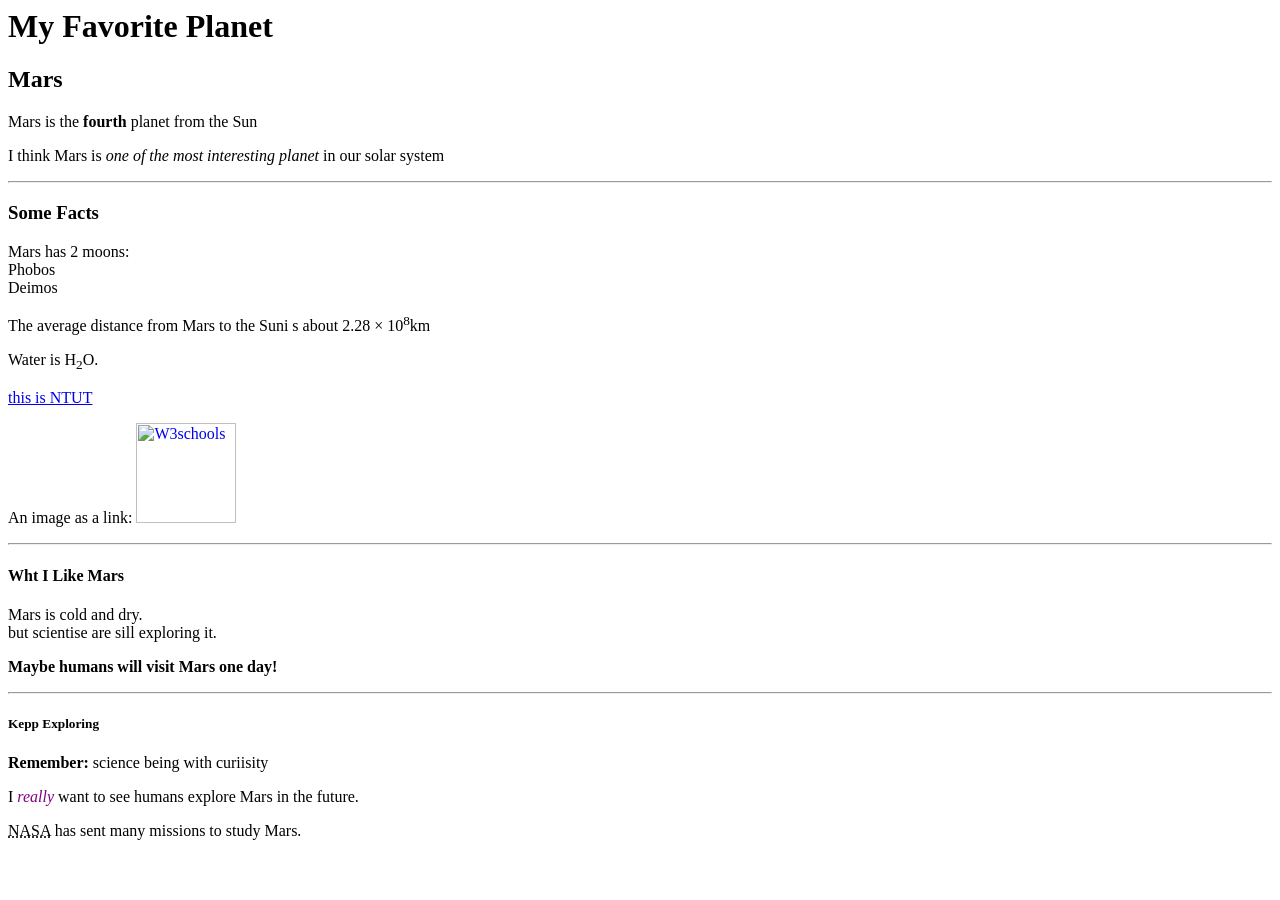
==== index.html @ e03f4b99 "新增圖片" ====
<html>
  <head>
    <meta charset="UTF-8">
    <title>My Favorite Planet</title>
  </head>
  <body>
    <h1>My Favorite Planet</h1>
    
    <h2>Mars</h2>
    
    <p>Mars is the <strong>fourth</strong> planet from the Sun</p>
    
    <p>
      I think Mars is <em>one of the most interesting planet</em> in our solar system
    </p>
    
    <hr>
    
    <h3> Some Facts</h3>

    <p>Mars has 2 moons:<br>
        Phobos<br>
        Deimos
    </p>


    <p>The average distance from Mars to the Suni s about 2.28 &times; 10<sup>8</sup>km</p>

    <p>Water is H<sub>2</sub>O.</p>
    <p><a href="https://www.ntut.edu.tw/">this is NTUT</a></p>
    <p>
    An image as a link: 
    <a href="https://www.w3schools.com/">
    <img alt="W3schools" src="logo_w3s.gif" width="100" height="100">
    </a>
    </p>
    <hr>

    <h4>Wht I Like Mars</h4>

    <p>Mars is cold and dry.<br>
        but scientise are sill exploring it.
    </p>

    <p><strong>Maybe humans will visit Mars one day!</strong></p>

    <hr>
    
    <h5>Kepp Exploring</h5>
    <p>
        <strong>Remember:</strong> science being with curiisity
    </p>

    <p>I <em style="color: purple">really</em> want to see humans explore Mars in the future.</p>

    <p>
        <abbr title="National Aeronautics and Space Administration">NASA</abbr> 
        has sent many missions to study Mars.
    </p>
  </body>
</html>
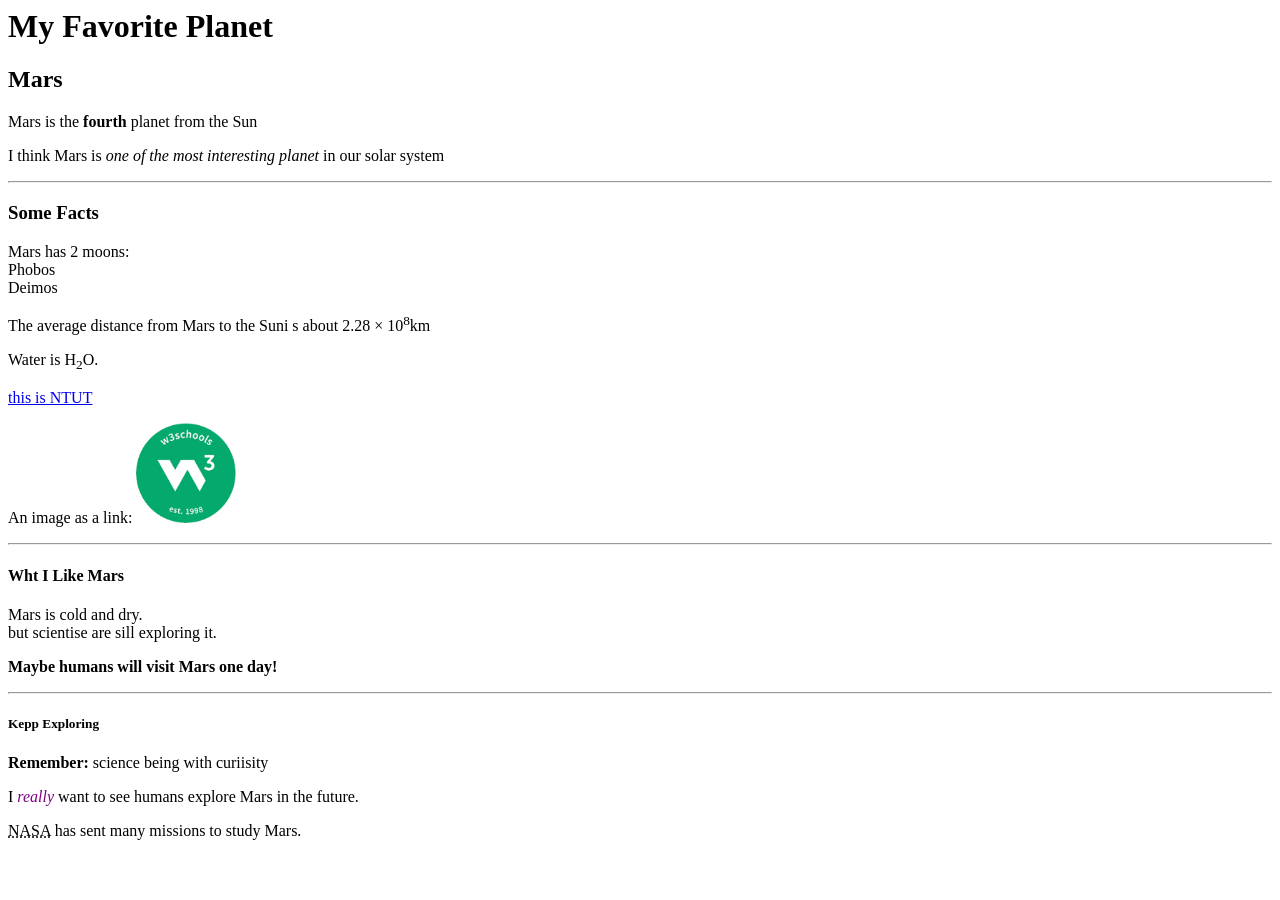
==== commit 1400c995: "cc" ====
--- a/index.html
+++ b/index.html
@@ -31,7 +31,7 @@
     <p>
     An image as a link: 
     <a href="https://www.w3schools.com/">
-    <img alt="W3schools" src="logo_w3s.gif" width="100" height="100">
+    <img alt="W3schools" src="images.png" width="100" height="100">
     </a>
     </p>
     <hr>
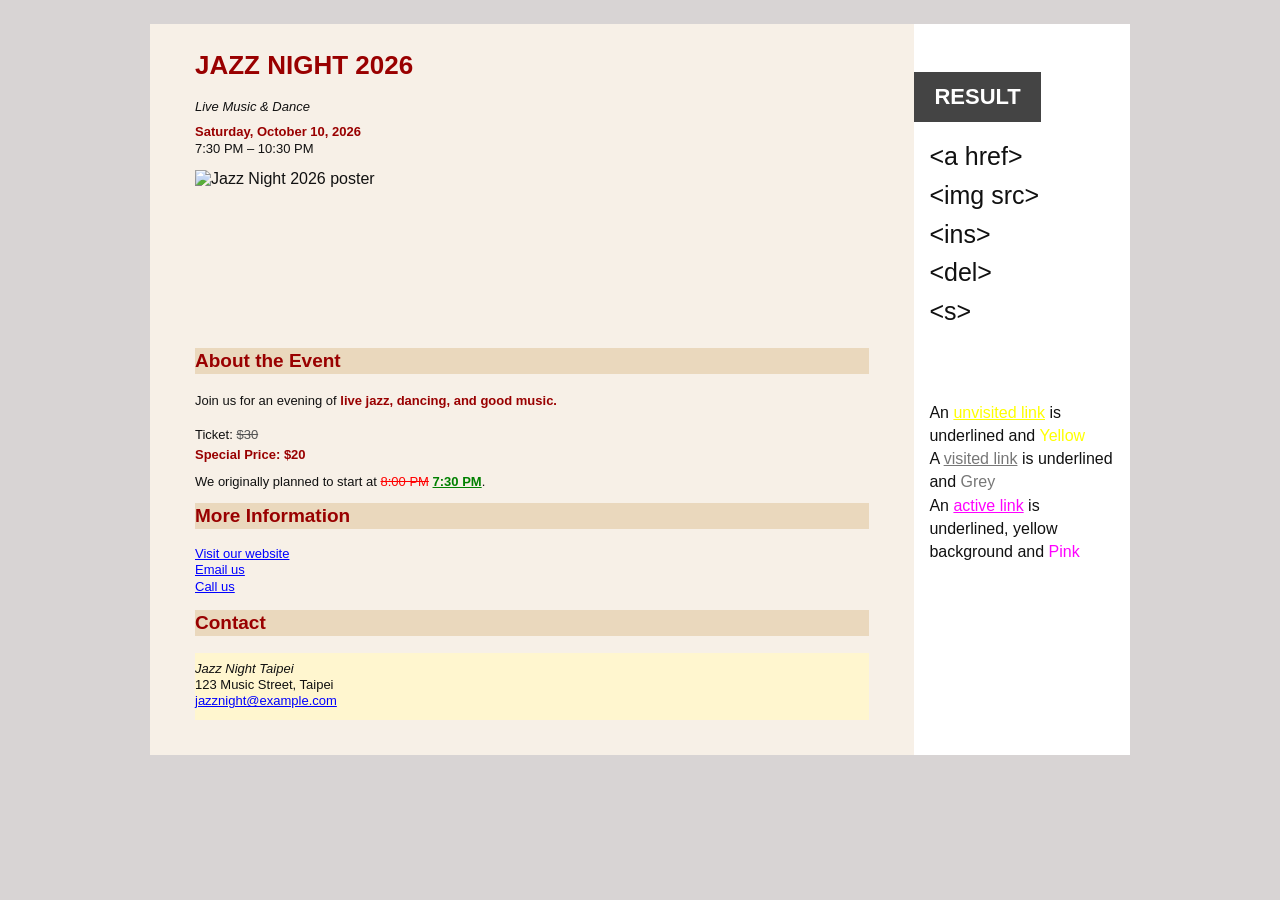
==== commit bbcecbe7: "cc" ====
--- a/index.html
+++ b/index.html
@@ -1,61 +1,410 @@
-<html>
-  <head>
+<!DOCTYPE html>
+<html lang="en">
+<head>
     <meta charset="UTF-8">
-    <title>My Favorite Planet</title>
-  </head>
-  <body>
-    <h1>My Favorite Planet</h1>
-    
-    <h2>Mars</h2>
-    
-    <p>Mars is the <strong>fourth</strong> planet from the Sun</p>
-    
-    <p>
-      I think Mars is <em>one of the most interesting planet</em> in our solar system
-    </p>
-    
-    <hr>
-    
-    <h3> Some Facts</h3>
-
-    <p>Mars has 2 moons:<br>
-        Phobos<br>
-        Deimos
-    </p>
-
-
-    <p>The average distance from Mars to the Suni s about 2.28 &times; 10<sup>8</sup>km</p>
-
-    <p>Water is H<sub>2</sub>O.</p>
-    <p><a href="https://www.ntut.edu.tw/">this is NTUT</a></p>
-    <p>
-    An image as a link: 
-    <a href="https://www.w3schools.com/">
-    <img alt="W3schools" src="images.png" width="100" height="100">
-    </a>
-    </p>
-    <hr>
-
-    <h4>Wht I Like Mars</h4>
-
-    <p>Mars is cold and dry.<br>
-        but scientise are sill exploring it.
-    </p>
-
-    <p><strong>Maybe humans will visit Mars one day!</strong></p>
-
-    <hr>
-    
-    <h5>Kepp Exploring</h5>
-    <p>
-        <strong>Remember:</strong> science being with curiisity
-    </p>
-
-    <p>I <em style="color: purple">really</em> want to see humans explore Mars in the future.</p>
-
-    <p>
-        <abbr title="National Aeronautics and Space Administration">NASA</abbr> 
-        has sent many missions to study Mars.
-    </p>
-  </body>
-</html>
+    <meta name="viewport" content="width=device-width, initial-scale=1.0">
+    <title>Jazz Night 2026</title>
+
+    <style>
+        * {
+            box-sizing: border-box;
+        }
+
+        body {
+            margin: 0;
+            padding: 24px 30px;
+            background-color: #d8d4d4;
+            font-family: Arial, Helvetica, sans-serif;
+            color: #111;
+        }
+
+        .page {
+            width: 100%;
+            max-width: 980px;
+            min-height: 720px;
+            margin: 0 auto;
+            background-color: white;
+            display: flex;
+        }
+
+        .content {
+            width: 78%;
+            padding: 26px 45px 35px 45px;
+            background-color: #f7f0e7;
+        }
+
+        .sidebar {
+            width: 22%;
+            background-color: white;
+            padding-top: 48px;
+            overflow: hidden;
+        }
+
+        /* Title */
+        .event-title {
+            margin: 0;
+            color: #990000;
+            font-size: 26px;
+            font-weight: bold;
+        }
+
+        .subtitle {
+            margin-top: 18px;
+            margin-bottom: 10px;
+            font-size: 13px;
+            font-style: italic;
+        }
+
+        .date {
+            margin: 0;
+            font-size: 13px;
+            font-weight: bold;
+            color: #990000;
+        }
+
+        .time {
+            margin: 2px 0 14px 0;
+            font-size: 13px;
+        }
+
+        /* Poster */
+        .poster {
+            width: 240px;
+            height: 160px;
+            margin-bottom: 18px;
+            display: block;
+            object-fit: cover;
+        }
+
+        /* Section */
+        .section-title {
+            margin: 0 0 17px 0;
+            padding: 2px 0;
+            color: #990000;
+            background-color: #ead8bd;
+            font-size: 19px;
+            font-weight: bold;
+        }
+
+        /* Description */
+        .description {
+            font-size: 13px;
+            line-height: 1.55;
+            margin: 0 0 14px 0;
+        }
+
+        .description strong {
+            color: #990000;
+        }
+
+        .ticket {
+            font-size: 13px;
+            line-height: 1.5;
+            margin-bottom: 10px;
+        }
+
+        .ticket del {
+            color: #555;
+        }
+
+        .special-price {
+            color: #990000;
+            font-weight: bold;
+        }
+
+        .change-time {
+            font-size: 13px;
+            margin: 0 0 14px 0;
+        }
+
+        .old-time {
+            color: red;
+        }
+
+        .new-time {
+            color: green;
+            font-weight: bold;
+            text-decoration: underline;
+        }
+
+        /* Links */
+        .info-links {
+            margin-bottom: 15px;
+        }
+
+        .info-links a {
+            display: block;
+            font-size: 13px;
+            line-height: 1.25;
+        }
+
+        a:link {
+            color: blue;
+            text-decoration: underline;
+        }
+
+        a:visited {
+            color: gray;
+        }
+
+        a:hover {
+            color: white;
+            background-color: #990000;
+            text-decoration: none;
+        }
+
+        a:active {
+            color: pink;
+            background-color: yellow;
+        }
+
+        /* Contact */
+        .contact {
+            background-color: #fff6cf;
+            padding: 8px 0 10px 0;
+            font-size: 13px;
+            line-height: 1.25;
+        }
+
+        .contact p {
+            margin: 0;
+        }
+
+        /* Sidebar */
+        .result-title {
+            display: inline-block;
+            margin: 0;
+            padding: 12px 20px;
+            background-color: #444;
+            color: white;
+            font-size: 22px;
+            font-weight: bold;
+        }
+
+        .sidebar-content {
+            padding: 15px;
+        }
+
+        .code-example {
+            font-size: 25px;
+            line-height: 1.55;
+            white-space: nowrap;
+        }
+
+        .link-description {
+            margin-top: 70px;
+            font-size: 16px;
+            line-height: 1.45;
+        }
+
+        .example-unvisited {
+            color: #ffff00;
+        }
+
+        .example-visited {
+            color: #777;
+        }
+
+        .example-active {
+            color: #ff00ff;
+        }
+
+        /* Responsive */
+        @media (max-width: 800px) {
+            body {
+                padding: 10px;
+            }
+
+            .page {
+                flex-direction: column;
+            }
+
+            .content,
+            .sidebar {
+                width: 100%;
+            }
+
+            .content {
+                padding: 25px;
+            }
+
+            .sidebar {
+                padding: 20px;
+            }
+
+            .code-example {
+                font-size: 20px;
+            }
+
+            .link-description {
+                margin-top: 20px;
+            }
+        }
+    </style>
+</head>
+
+<body>
+
+    <div class="page">
+
+        <!-- 左側主要內容 -->
+        <main class="content">
+
+            <h1 class="event-title">
+                JAZZ NIGHT 2026
+            </h1>
+
+            <div class="subtitle">
+                Live Music &amp; Dance
+            </div>
+
+            <div class="date">
+                Saturday, October 10, 2026
+            </div>
+
+            <div class="time">
+                7:30 PM – 10:30 PM
+            </div>
+
+            <!-- 活動圖片 -->
+            <img
+                class="poster"
+                src="https://www.google.com/url?esrc=s&q=&rct=j&sa=U&url=https://zh.pngtree.com/so/%25E8%25B6%2585%25E5%258F%25AF%25E6%2584%259B&ved=2ahUKEwi4z8TGqf-WAxW0j68BHeU5Fj8QqoUBegQIBRAB&usg=AOvVaw0X4NkcXyL3VJXY1Kzp0S2Q"
+                alt="Jazz Night 2026 poster"
+            >
+
+            <!-- About the Event -->
+            <h2 class="section-title">
+                About the Event
+            </h2>
+
+            <p class="description">
+                Join us for an evening of
+                <strong>live jazz, dancing, and good music.</strong>
+            </p>
+
+            <div class="ticket">
+                Ticket:
+                <del>$30</del>
+                <br>
+
+                <span class="special-price">
+                    Special Price: $20
+                </span>
+            </div>
+
+            <p class="change-time">
+                We originally planned to start at
+                <del class="old-time">8:00 PM</del>
+                <ins class="new-time">7:30 PM</ins>.
+            </p>
+
+            <!-- More Information -->
+            <h2 class="section-title">
+                More Information
+            </h2>
+
+            <div class="info-links">
+
+                <a href="https://example.com">
+                    Visit our website
+                </a>
+
+                <a href="mailto:jazznight@example.com">
+                    Email us
+                </a>
+
+                <a href="tel:+886212345678">
+                    Call us
+                </a>
+
+            </div>
+
+            <!-- Contact -->
+            <h2 class="section-title">
+                Contact
+            </h2>
+
+            <div class="contact">
+
+                <p>
+                    <em>Jazz Night Taipei</em>
+                </p>
+
+                <p>
+                    123 Music Street, Taipei
+                </p>
+
+                <p>
+                    <a href="mailto:jazznight@example.com">
+                        jazznight@example.com
+                    </a>
+                </p>
+
+            </div>
+
+        </main>
+
+
+        <!-- 右側 RESULT -->
+        <aside class="sidebar">
+
+            <div class="result-title">
+                RESULT
+            </div>
+
+            <div class="sidebar-content">
+
+                <div class="code-example">
+                    &lt;a href&gt;<br>
+                    &lt;img src&gt;<br>
+                    &lt;ins&gt;<br>
+                    &lt;del&gt;<br>
+                    &lt;s&gt;
+                </div>
+
+                <div class="link-description">
+
+                    <div>
+                        An
+                        <span class="example-unvisited">
+                            <u>unvisited link</u>
+                        </span>
+                        is underlined and
+                        <span class="example-unvisited">
+                            Yellow
+                        </span>
+                    </div>
+
+                    <div>
+                        A
+                        <span class="example-visited">
+                            <u>visited link</u>
+                        </span>
+                        is underlined and
+                        <span class="example-visited">
+                            Grey
+                        </span>
+                    </div>
+
+                    <div>
+                        An
+                        <span class="example-active">
+                            <u>active link</u>
+                        </span>
+                        is underlined, yellow background and
+                        <span class="example-active">
+                            Pink
+                        </span>
+                    </div>
+
+                </div>
+
+            </div>
+
+        </aside>
+
+    </div>
+
+</body>
+</html>
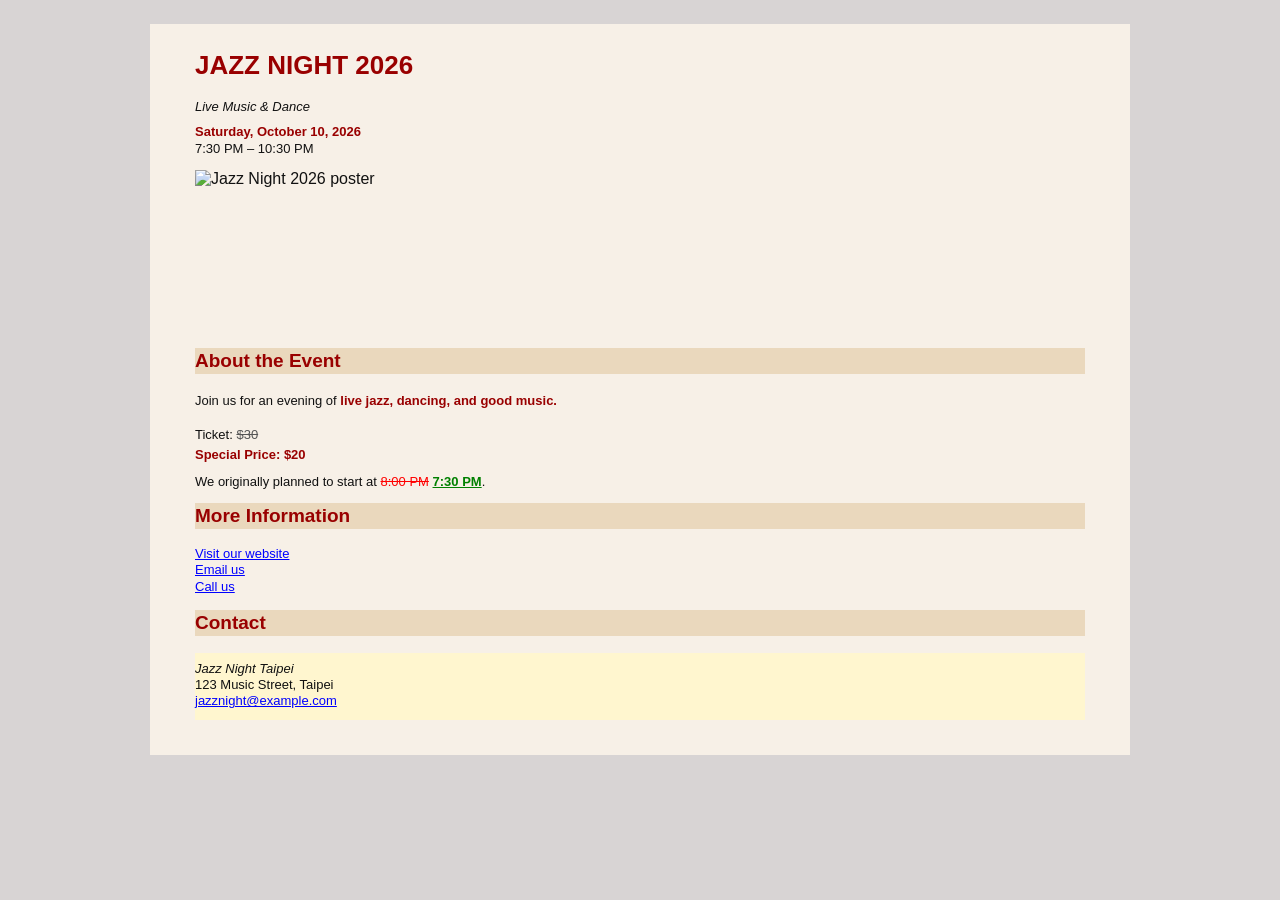
==== commit 998fe1d5: "Update index.html" ====
--- a/index.html
+++ b/index.html
@@ -23,24 +23,18 @@
             max-width: 980px;
             min-height: 720px;
             margin: 0 auto;
-            background-color: white;
-            display: flex;
+            background-color: #f7f0e7;
         }
 
         .content {
-            width: 78%;
+            width: 100%;
             padding: 26px 45px 35px 45px;
-            background-color: #f7f0e7;
-        }
-
-        .sidebar {
-            width: 22%;
-            background-color: white;
-            padding-top: 48px;
-            overflow: hidden;
-        }
-
-        /* Title */
+        }
+
+        /* =========================
+           Title
+        ========================= */
+
         .event-title {
             margin: 0;
             color: #990000;
@@ -67,7 +61,10 @@
             font-size: 13px;
         }
 
-        /* Poster */
+        /* =========================
+           Poster
+        ========================= */
+
         .poster {
             width: 240px;
             height: 160px;
@@ -76,7 +73,10 @@
             object-fit: cover;
         }
 
-        /* Section */
+        /* =========================
+           Section Title
+        ========================= */
+
         .section-title {
             margin: 0 0 17px 0;
             padding: 2px 0;
@@ -86,7 +86,10 @@
             font-weight: bold;
         }
 
-        /* Description */
+        /* =========================
+           Description
+        ========================= */
+
         .description {
             font-size: 13px;
             line-height: 1.55;
@@ -97,6 +100,10 @@
             color: #990000;
         }
 
+        /* =========================
+           Ticket
+        ========================= */
+
         .ticket {
             font-size: 13px;
             line-height: 1.5;
@@ -112,6 +119,10 @@
             font-weight: bold;
         }
 
+        /* =========================
+           Time Change
+        ========================= */
+
         .change-time {
             font-size: 13px;
             margin: 0 0 14px 0;
@@ -127,7 +138,10 @@
             text-decoration: underline;
         }
 
-        /* Links */
+        /* =========================
+           Information Links
+        ========================= */
+
         .info-links {
             margin-bottom: 15px;
         }
@@ -158,7 +172,10 @@
             background-color: yellow;
         }
 
-        /* Contact */
+        /* =========================
+           Contact
+        ========================= */
+
         .contact {
             background-color: #fff6cf;
             padding: 8px 0 10px 0;
@@ -170,74 +187,22 @@
             margin: 0;
         }
 
-        /* Sidebar */
-        .result-title {
-            display: inline-block;
-            margin: 0;
-            padding: 12px 20px;
-            background-color: #444;
-            color: white;
-            font-size: 22px;
-            font-weight: bold;
-        }
-
-        .sidebar-content {
-            padding: 15px;
-        }
-
-        .code-example {
-            font-size: 25px;
-            line-height: 1.55;
-            white-space: nowrap;
-        }
-
-        .link-description {
-            margin-top: 70px;
-            font-size: 16px;
-            line-height: 1.45;
-        }
-
-        .example-unvisited {
-            color: #ffff00;
-        }
-
-        .example-visited {
-            color: #777;
-        }
-
-        .example-active {
-            color: #ff00ff;
-        }
-
-        /* Responsive */
+        /* =========================
+           Responsive
+        ========================= */
+
         @media (max-width: 800px) {
             body {
                 padding: 10px;
             }
 
-            .page {
-                flex-direction: column;
-            }
-
-            .content,
-            .sidebar {
-                width: 100%;
-            }
-
             .content {
                 padding: 25px;
             }
 
-            .sidebar {
-                padding: 20px;
-            }
-
-            .code-example {
-                font-size: 20px;
-            }
-
-            .link-description {
-                margin-top: 20px;
+            .poster {
+                max-width: 100%;
+                height: auto;
             }
         }
     </style>
@@ -247,7 +212,6 @@
 
     <div class="page">
 
-        <!-- 左側主要內容 -->
         <main class="content">
 
             <h1 class="event-title">
@@ -266,12 +230,14 @@
                 7:30 PM – 10:30 PM
             </div>
 
-            <!-- 活動圖片 -->
+
+            <!-- Jazz Night 圖片 -->
             <img
                 class="poster"
-                src="https://www.google.com/url?esrc=s&q=&rct=j&sa=U&url=https://zh.pngtree.com/so/%25E8%25B6%2585%25E5%258F%25AF%25E6%2584%259B&ved=2ahUKEwi4z8TGqf-WAxW0j68BHeU5Fj8QqoUBegQIBRAB&usg=AOvVaw0X4NkcXyL3VJXY1Kzp0S2Q"
+                src="https://www.google.com/imgres?imgurl=https://png.pngtree.com/png-vector/20221222/ourmid/pngtree-super-cute-cartoon-vector-bear-png-image_6504049.png&imgrefurl=https://zh.pngtree.com/free-png-vectors/%25E5%258F%25AF%25E6%2584%259B%25E5%259C%2596%25E6%25A1%2588&h=360&w=360&tbnid=0jS7fnlhHHUNXM&q=%E5%9C%96%E7%89%87&tbnh=121&tbnw=121&usg=AI4_-kR_VdZtNRSYEzFfU54ppEJS-WzjPw&vet=1&docid=t8zp-cDSGtKFNM&sa=X&ved=2ahUKEwiKp8fAqv-WAxVwjq8BHcPYG5UQ9QF6BAgEEAQ"
                 alt="Jazz Night 2026 poster"
             >
+
 
             <!-- About the Event -->
             <h2 class="section-title">
@@ -299,6 +265,7 @@
                 <ins class="new-time">7:30 PM</ins>.
             </p>
 
+
             <!-- More Information -->
             <h2 class="section-title">
                 More Information
@@ -319,6 +286,7 @@
                 </a>
 
             </div>
+
 
             <!-- Contact -->
             <h2 class="section-title">
@@ -345,66 +313,7 @@
 
         </main>
 
-
-        <!-- 右側 RESULT -->
-        <aside class="sidebar">
-
-            <div class="result-title">
-                RESULT
-            </div>
-
-            <div class="sidebar-content">
-
-                <div class="code-example">
-                    &lt;a href&gt;<br>
-                    &lt;img src&gt;<br>
-                    &lt;ins&gt;<br>
-                    &lt;del&gt;<br>
-                    &lt;s&gt;
-                </div>
-
-                <div class="link-description">
-
-                    <div>
-                        An
-                        <span class="example-unvisited">
-                            <u>unvisited link</u>
-                        </span>
-                        is underlined and
-                        <span class="example-unvisited">
-                            Yellow
-                        </span>
-                    </div>
-
-                    <div>
-                        A
-                        <span class="example-visited">
-                            <u>visited link</u>
-                        </span>
-                        is underlined and
-                        <span class="example-visited">
-                            Grey
-                        </span>
-                    </div>
-
-                    <div>
-                        An
-                        <span class="example-active">
-                            <u>active link</u>
-                        </span>
-                        is underlined, yellow background and
-                        <span class="example-active">
-                            Pink
-                        </span>
-                    </div>
-
-                </div>
-
-            </div>
-
-        </aside>
-
     </div>
 
 </body>
-</html>+</html>
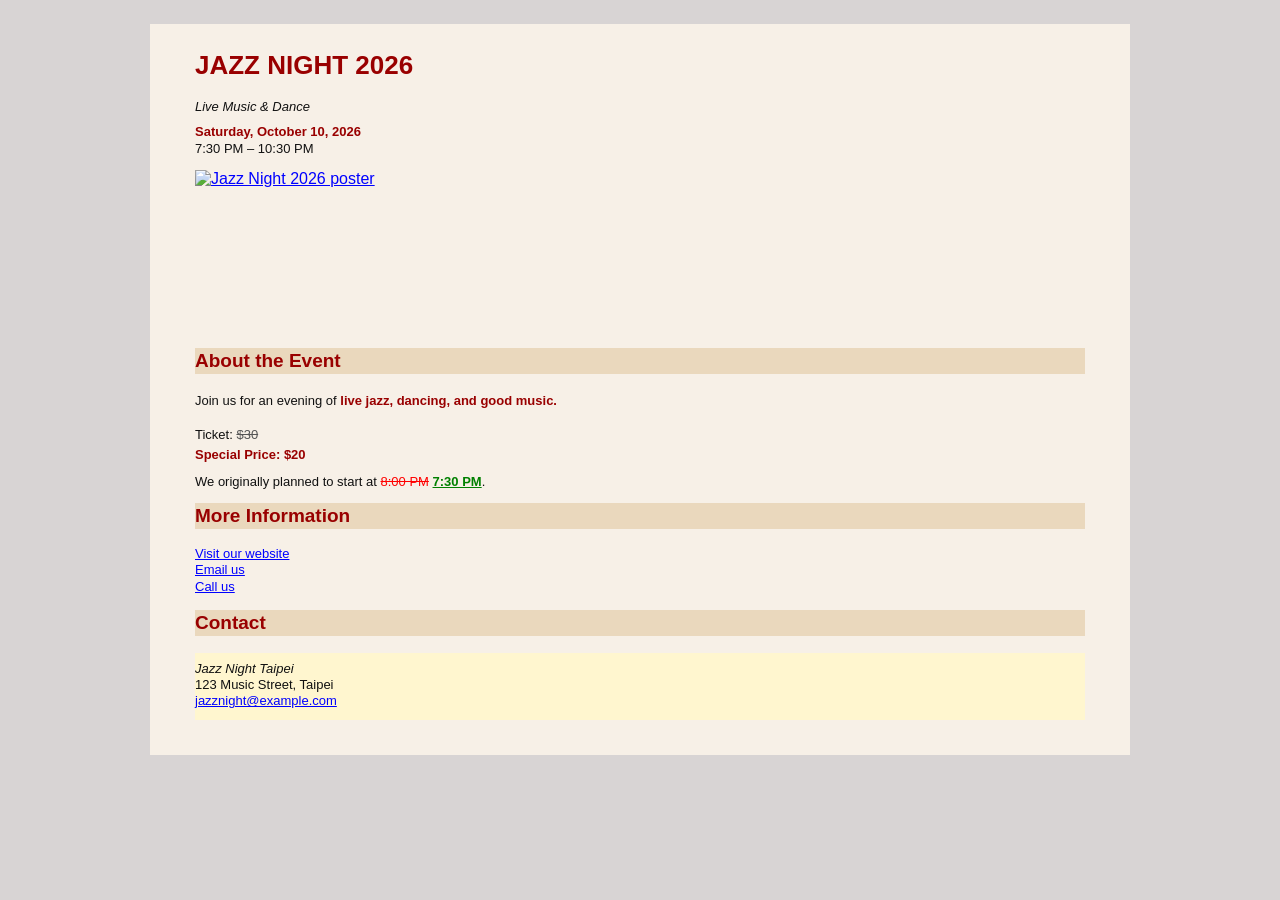
==== commit 525762bb: "Replace image with link to Jazz website" ====
--- a/index.html
+++ b/index.html
@@ -231,12 +231,17 @@
             </div>
 
 
-            <!-- Jazz Night 圖片 -->
-            <img
-                class="poster"
-                src="https://www.google.com/imgres?imgurl=https://png.pngtree.com/png-vector/20221222/ourmid/pngtree-super-cute-cartoon-vector-bear-png-image_6504049.png&imgrefurl=https://zh.pngtree.com/free-png-vectors/%25E5%258F%25AF%25E6%2584%259B%25E5%259C%2596%25E6%25A1%2588&h=360&w=360&tbnid=0jS7fnlhHHUNXM&q=%E5%9C%96%E7%89%87&tbnh=121&tbnw=121&usg=AI4_-kR_VdZtNRSYEzFfU54ppEJS-WzjPw&vet=1&docid=t8zp-cDSGtKFNM&sa=X&ved=2ahUKEwiKp8fAqv-WAxVwjq8BHcPYG5UQ9QF6BAgEEAQ"
-                alt="Jazz Night 2026 poster"
+            <!-- 點擊圖片後前往 Jazz 網站 -->
+            <a
+                href="https://www.si.edu/spotlight/african-american-music/jazz-blues"
+                target="_blank"
             >
+                <img
+                    class="poster"
+                    src="https://png.pngtree.com/png-vector/20221222/ourmid/pngtree-super-cute-cartoon-vector-bear-png-image_6504049.png"
+                    alt="Jazz Night 2026 poster"
+                >
+            </a>
 
 
             <!-- About the Event -->
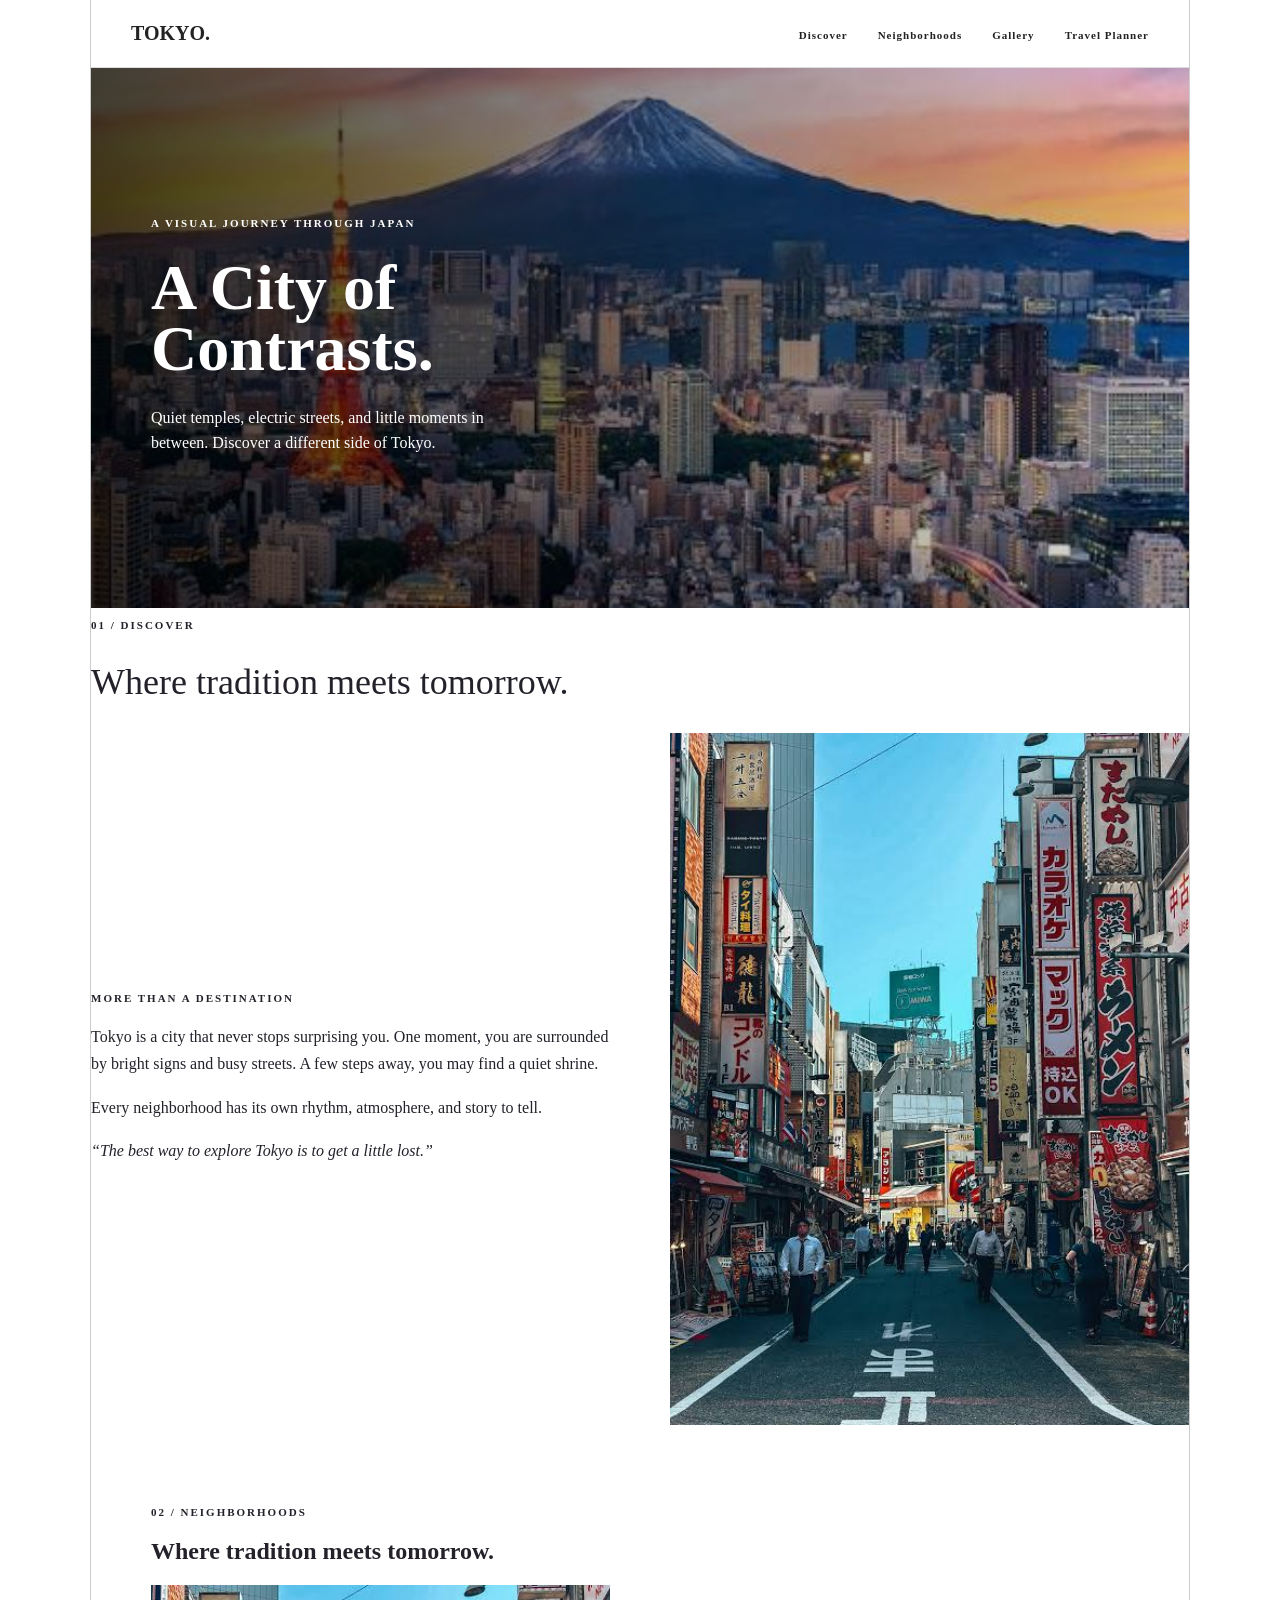
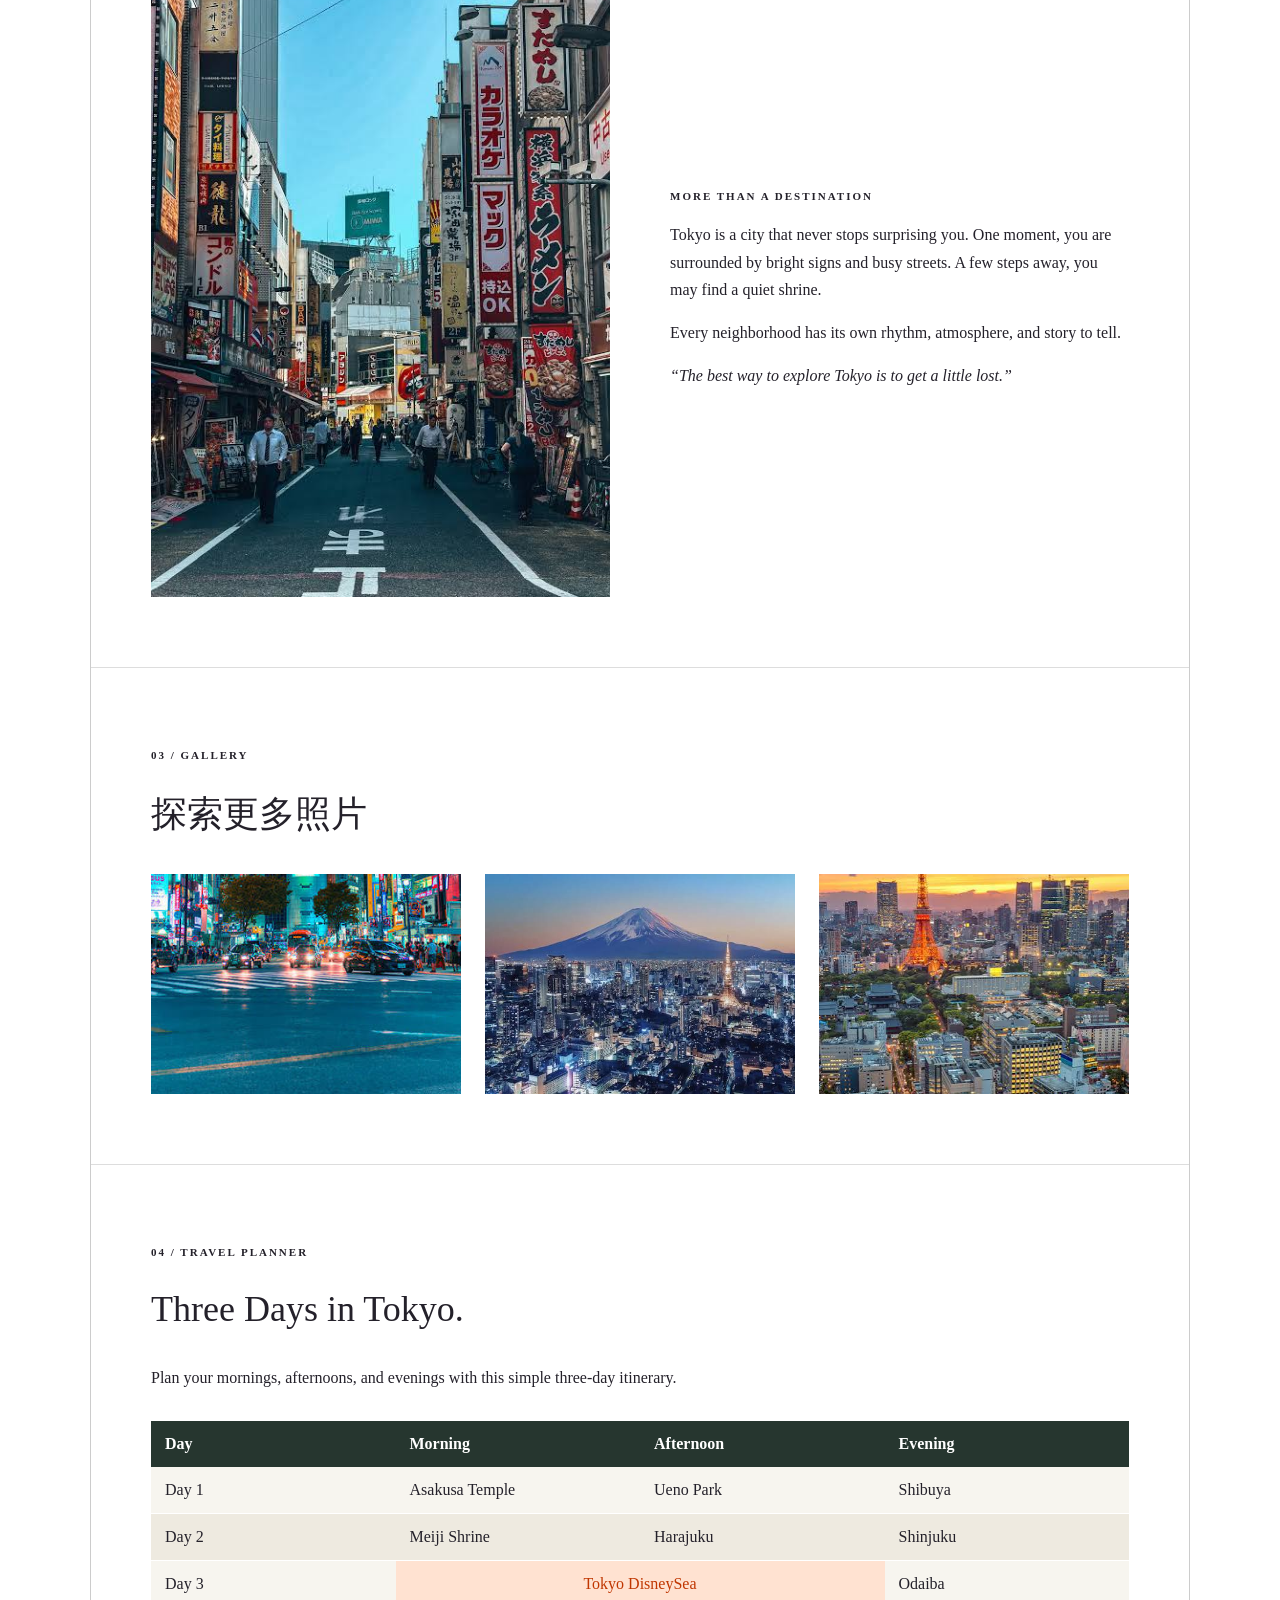
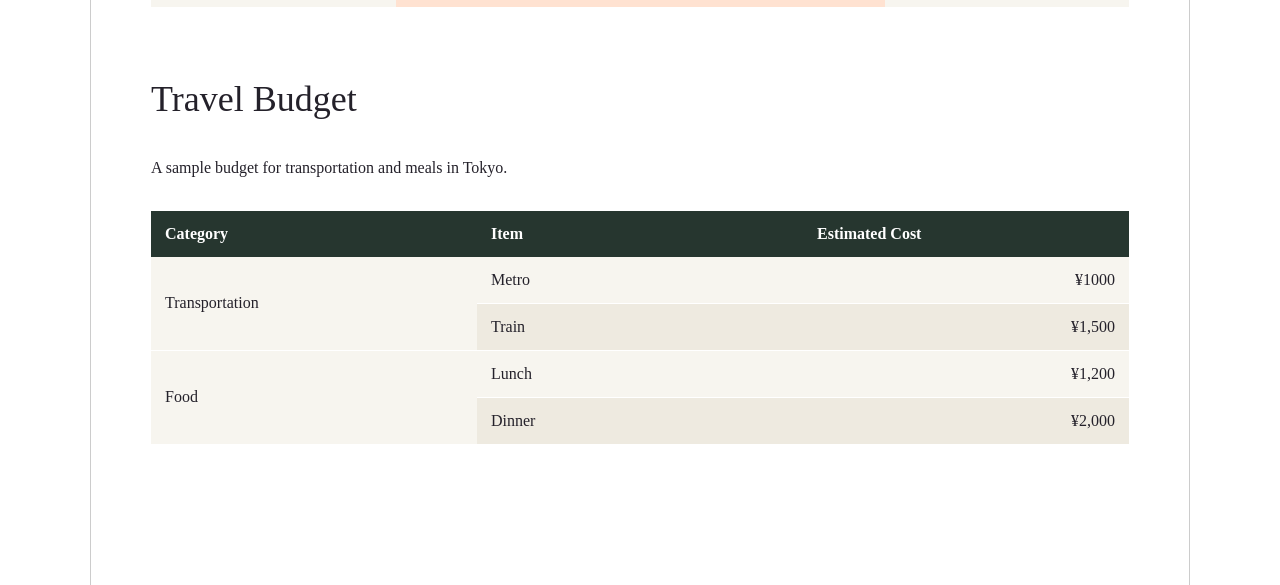
==== commit d07874b1: "更新travel plan" ====
--- a/index.html
+++ b/index.html
@@ -1,324 +1,210 @@
 <!DOCTYPE html>
-<html lang="en">
+<html lang="zh-Hant">
 <head>
-    <meta charset="UTF-8">
-    <meta name="viewport" content="width=device-width, initial-scale=1.0">
-    <title>Jazz Night 2026</title>
-
-    <style>
-        * {
-            box-sizing: border-box;
-        }
-
-        body {
-            margin: 0;
-            padding: 24px 30px;
-            background-color: #d8d4d4;
-            font-family: Arial, Helvetica, sans-serif;
-            color: #111;
-        }
-
-        .page {
-            width: 100%;
-            max-width: 980px;
-            min-height: 720px;
-            margin: 0 auto;
-            background-color: #f7f0e7;
-        }
-
-        .content {
-            width: 100%;
-            padding: 26px 45px 35px 45px;
-        }
-
-        /* =========================
-           Title
-        ========================= */
-
-        .event-title {
-            margin: 0;
-            color: #990000;
-            font-size: 26px;
-            font-weight: bold;
-        }
-
-        .subtitle {
-            margin-top: 18px;
-            margin-bottom: 10px;
-            font-size: 13px;
-            font-style: italic;
-        }
-
-        .date {
-            margin: 0;
-            font-size: 13px;
-            font-weight: bold;
-            color: #990000;
-        }
-
-        .time {
-            margin: 2px 0 14px 0;
-            font-size: 13px;
-        }
-
-        /* =========================
-           Poster
-        ========================= */
-
-        .poster {
-            width: 240px;
-            height: 160px;
-            margin-bottom: 18px;
-            display: block;
-            object-fit: cover;
-        }
-
-        /* =========================
-           Section Title
-        ========================= */
-
-        .section-title {
-            margin: 0 0 17px 0;
-            padding: 2px 0;
-            color: #990000;
-            background-color: #ead8bd;
-            font-size: 19px;
-            font-weight: bold;
-        }
-
-        /* =========================
-           Description
-        ========================= */
-
-        .description {
-            font-size: 13px;
-            line-height: 1.55;
-            margin: 0 0 14px 0;
-        }
-
-        .description strong {
-            color: #990000;
-        }
-
-        /* =========================
-           Ticket
-        ========================= */
-
-        .ticket {
-            font-size: 13px;
-            line-height: 1.5;
-            margin-bottom: 10px;
-        }
-
-        .ticket del {
-            color: #555;
-        }
-
-        .special-price {
-            color: #990000;
-            font-weight: bold;
-        }
-
-        /* =========================
-           Time Change
-        ========================= */
-
-        .change-time {
-            font-size: 13px;
-            margin: 0 0 14px 0;
-        }
-
-        .old-time {
-            color: red;
-        }
-
-        .new-time {
-            color: green;
-            font-weight: bold;
-            text-decoration: underline;
-        }
-
-        /* =========================
-           Information Links
-        ========================= */
-
-        .info-links {
-            margin-bottom: 15px;
-        }
-
-        .info-links a {
-            display: block;
-            font-size: 13px;
-            line-height: 1.25;
-        }
-
-        a:link {
-            color: blue;
-            text-decoration: underline;
-        }
-
-        a:visited {
-            color: gray;
-        }
-
-        a:hover {
-            color: white;
-            background-color: #990000;
-            text-decoration: none;
-        }
-
-        a:active {
-            color: pink;
-            background-color: yellow;
-        }
-
-        /* =========================
-           Contact
-        ========================= */
-
-        .contact {
-            background-color: #fff6cf;
-            padding: 8px 0 10px 0;
-            font-size: 13px;
-            line-height: 1.25;
-        }
-
-        .contact p {
-            margin: 0;
-        }
-
-        /* =========================
-           Responsive
-        ========================= */
-
-        @media (max-width: 800px) {
-            body {
-                padding: 10px;
-            }
-
-            .content {
-                padding: 25px;
-            }
-
-            .poster {
-                max-width: 100%;
-                height: auto;
-            }
-        }
-    </style>
+  <meta charset="UTF-8">
+  <title>Tokyo</title>
+  <link rel="stylesheet" href="style.css">
 </head>
 
-<body>
-
-    <div class="page">
-
-        <main class="content">
-
-            <h1 class="event-title">
-                JAZZ NIGHT 2026
-            </h1>
-
-            <div class="subtitle">
-                Live Music &amp; Dance
-            </div>
-
-            <div class="date">
-                Saturday, October 10, 2026
-            </div>
-
-            <div class="time">
-                7:30 PM – 10:30 PM
-            </div>
-
-
-            <!-- 點擊圖片後前往 Jazz 網站 -->
-            <a
-                href="https://www.si.edu/spotlight/african-american-music/jazz-blues"
-                target="_blank"
-            >
-                <img
-                    class="poster"
-                    src="https://png.pngtree.com/png-vector/20221222/ourmid/pngtree-super-cute-cartoon-vector-bear-png-image_6504049.png"
-                    alt="Jazz Night 2026 poster"
-                >
-            </a>
-
-
-            <!-- About the Event -->
-            <h2 class="section-title">
-                About the Event
-            </h2>
-
-            <p class="description">
-                Join us for an evening of
-                <strong>live jazz, dancing, and good music.</strong>
+<body id="top">
+    <div class="site">
+        <header class="topbar">
+            <div class="page">
+            <a class="brand" href="#top">TOKYO.</a>
+
+            <nav>
+                <ul class="nav">
+                <li><a href="#discover">Discover</a></li>
+                <li><a href="#neighborhoods">Neighborhoods</a></li>
+                <li><a href="#gallery">Gallery</a></li>
+                <li><a href="#planner">Travel Planner</a></li>
+                </ul>
+            </nav>
+            </div>
+        </header>
+
+        <main>
+            <section class="hero">
+            <div class="overlay"></div>
+
+            <div class="hero-content">
+                <p class="small-title">A VISUAL JOURNEY THROUGH JAPAN</p>
+                <h1>A City of<br>Contrasts.</h1>
+                <p>
+                Quiet temples, electric streets, and little moments in between.
+                Discover a different side of Tokyo.
+                </p>
+            </div>
+            </section>
+
+            <section class="discover" id="discover">
+                <p class="section-number">01 / DISCOVER</p>
+                <h2>Where tradition meets tomorrow.</h2>
+
+                <div class="discover-content">
+                    <div>
+                    <p class="small-title">MORE THAN A DESTINATION</p>
+                    <p>
+                        Tokyo is a city that never stops surprising you.
+                        One moment, you are surrounded by bright signs and busy streets.
+                        A few steps away, you may find a quiet shrine.
+                    </p>
+
+                    <p>
+                        Every neighborhood has its own rhythm, atmosphere, and story to tell.
+                    </p>
+
+                    <p class="quote">
+                        “The best way to explore Tokyo is to get a little lost.”
+                    </p>
+                    </div>
+
+                    <img src="street.jpg" alt="Tokyo street">
+                </div>
+            </section>
+            <section class="neighborhoods" id="neighborhoods">
+                <p class="section-number">02 / NEIGHBORHOODS</p>
+                <h2>Where tradition meets tomorrow.</h2>
+
+                <div class="discover-content">
+
+                    <!-- 圖片放左邊 -->
+                    <img src="street.jpg" alt="Tokyo street">
+
+                    <!-- 文字放右邊 -->
+                    <div>
+                    <p class="small-title">MORE THAN A DESTINATION</p>
+
+                    <p>
+                        Tokyo is a city that never stops surprising you.
+                        One moment, you are surrounded by bright signs and busy streets.
+                        A few steps away, you may find a quiet shrine.
+                    </p>
+
+                    <p>
+                        Every neighborhood has its own rhythm, atmosphere, and story to tell.
+                    </p>
+
+                    <p class="quote">
+                        “The best way to explore Tokyo is to get a little lost.”
+                    </p>
+                    </div>
+
+                </div>
+            </section>
+    <section class="gallery" id="gallery">
+        <p class="section-number">03 / GALLERY</p>
+        <h2>探索更多照片</h2>
+
+        <div class="gallery-grid">
+
+            <div class="gallery-card">
+            <img src="images (4).jpg" alt="Tokyo beach">
+            <div class="gallery-overlay">
+                <span>Quiet moments</span>
+            </div>
+            </div>
+
+            <div class="gallery-card">
+            <img src="images (5).jpg" alt="Travel photo">
+            <div class="gallery-overlay">
+                <span>New discoveries</span>
+            </div>
+            </div>
+
+            <div class="gallery-card">
+            <img src="images (6).jpg" alt="City photo">
+            <div class="gallery-overlay">
+                <span>City lights</span>
+            </div>
+            </div>
+
+            </div>
+        </section>
+        <section class="planner" id="planner">
+            <p class="section-number">04 / TRAVEL PLANNER</p>
+
+            <h2>Three Days in Tokyo.</h2>
+
+            <p>
+                Plan your mornings, afternoons, and evenings with this simple
+                three-day itinerary.
             </p>
 
-            <div class="ticket">
-                Ticket:
-                <del>$30</del>
-                <br>
-
-                <span class="special-price">
-                    Special Price: $20
-                </span>
-            </div>
-
-            <p class="change-time">
-                We originally planned to start at
-                <del class="old-time">8:00 PM</del>
-                <ins class="new-time">7:30 PM</ins>.
-            </p>
-
-
-            <!-- More Information -->
-            <h2 class="section-title">
-                More Information
-            </h2>
-
-            <div class="info-links">
-
-                <a href="https://example.com">
-                    Visit our website
-                </a>
-
-                <a href="mailto:jazznight@example.com">
-                    Email us
-                </a>
-
-                <a href="tel:+886212345678">
-                    Call us
-                </a>
-
-            </div>
-
-
-            <!-- Contact -->
-            <h2 class="section-title">
-                Contact
-            </h2>
-
-            <div class="contact">
-
-                <p>
-                    <em>Jazz Night Taipei</em>
-                </p>
-
-                <p>
-                    123 Music Street, Taipei
-                </p>
-
-                <p>
-                    <a href="mailto:jazznight@example.com">
-                        jazznight@example.com
-                    </a>
-                </p>
-
-            </div>
-
+            <table class="planner-table">
+                <thead>
+                <tr>
+                    <th>Day</th>
+                    <th>Morning</th>
+                    <th>Afternoon</th>
+                    <th>Evening</th>
+                </tr>
+                </thead>
+
+                <tbody>
+                <tr>
+                    <td>Day 1</td>
+                    <td>Asakusa Temple</td>
+                    <td>Ueno Park</td>
+                    <td>Shibuya</td>
+                </tr>
+
+                <tr>
+                    <td>Day 2</td>
+                    <td>Meiji Shrine</td>
+                    <td>Harajuku</td>
+                    <td>Shinjuku</td>
+                </tr>
+
+                <tr>
+                    <td>Day 3</td>
+                     <td colspan="2" class="merged-cell">
+    Tokyo DisneySea
+                </td>
+                    <td>Odaiba</td>
+                </tr>
+                </tbody>
+            </table>
+
+            <h2>Travel Budget</h2>
+
+            <p>A sample budget for transportation and meals in Tokyo.</p>
+
+            <table class="budget-table">
+                <thead>
+                <tr>
+                    <th>Category</th>
+                    <th>Item</th>
+                    <th>Estimated Cost</th>
+                </tr>
+                </thead>
+
+                <tbody>
+                <tr>
+                    <td rowspan="2">Transportation</td>
+                    <td>Metro</td>
+                    <td>¥1000</td>
+                </tr>
+
+                <tr>
+                    <td>Train</td>
+                    <td>¥1,500</td>
+                </tr>
+
+                <tr>
+                    <td rowspan="2">Food</td>
+                    <td>Lunch</td>
+                    <td>¥1,200</td>
+                </tr>
+
+                <tr>
+                    <td>Dinner</td>
+                    <td>¥2,000</td>
+                </tr>
+                </tbody>
+            </table>
+            </section>
         </main>
-
     </div>
-
 </body>
-</html>
+</html>
--- a/style.css
+++ b/style.css
@@ -0,0 +1,284 @@
+* {
+  box-sizing: border-box;
+}
+
+body {
+  margin: 0;
+  color: #24212a;
+
+}
+
+.site{
+  width: 100%;
+  max-width: 1100px;
+  min-height: 100vh;
+  margin: 0 auto;
+  background-color: white;
+  border-left: 1px solid #cccccc;
+  border-right: 1px solid #cccccc;
+}
+
+.topbar {
+  background-color: white;
+  border-bottom: 1px solid #ddd;
+}
+
+.page {
+  max-width: 1100px;
+  margin: auto;
+  padding: 22px 40px;
+
+  display: flex;
+  align-items: center;
+  justify-content: space-between;
+}
+
+.brand {
+  color: #222;
+  font-family: Georgia, serif;
+  font-size: 20px;
+  font-weight: bold;
+  text-decoration: none;
+}
+
+.nav {
+  display: flex;
+  gap: 30px;
+  margin: 0;
+  padding: 0;
+  list-style: none;
+}
+
+.nav a {
+  color: #222;
+  font-size: 11px;
+  font-weight: bold;
+  letter-spacing: 1px;
+  text-decoration: none;
+}
+
+.hero {
+  position: relative;
+  height: 540px;
+
+  background-image: url("tokyo.jpg");
+  background-size: cover;
+  background-position: center;
+
+  display: flex;
+  align-items: center;
+}
+
+.overlay {
+  position: absolute;
+  inset: 0;
+  background: linear-gradient(
+    to right,
+    rgba(0, 0, 0, 0.75),
+    rgba(0, 0, 0, 0.1)
+  );
+}
+
+.hero-content {
+  position: relative;
+  z-index: 1;
+  max-width: 560px;
+  padding: 60px;
+  color: white;
+}
+
+.small-title {
+  font-size: 11px;
+  font-weight: bold;
+  letter-spacing: 2px;
+}
+
+.hero-content h1 {
+  margin: 25px 0;
+  font-family: Georgia, serif;
+  font-size: 64px;
+  line-height: 0.95;
+}
+
+.hero-content p {
+  max-width: 380px;
+  line-height: 1.6;
+}
+
+.discover-content {
+  display: grid;
+  grid-template-columns: 1fr 1fr;
+  gap: 60px;
+  align-items: center;
+}
+
+.discover-content img {
+  width: 100%;
+  display: block;
+}
+
+.neighborhoods {
+  max-width: 1100px;
+  margin: auto;
+  padding: 70px 60px;
+}
+
+.section-number {
+  font-size: 11px;
+  font-weight: bold;
+  letter-spacing: 2px;
+}
+
+.discover h2 {
+  font-family: Georgia, serif;
+  font-size: 36px;
+  font-weight: normal;
+}
+
+.discover-content {
+  display: grid;
+  grid-template-columns: 1fr 1fr;
+  gap: 60px;
+  align-items: center;
+}
+
+.discover-content p {
+  line-height: 1.7;
+}
+
+.discover-content img {
+  width: 100%;
+  display: block;
+}
+
+.quote {
+  font-family: Georgia, serif;
+  font-style: italic;
+}
+.gallery {
+  padding: 70px 60px;
+  border-top: 1px solid #dddddd;
+}
+
+.gallery h2 {
+  margin-bottom: 35px;
+  font-family: Georgia, serif;
+  font-size: 36px;
+  font-weight: normal;
+}
+
+.gallery-grid {
+  display: grid;
+  grid-template-columns: repeat(3, 1fr);
+  gap: 24px;
+}
+
+.gallery-card {
+  position: relative;
+  height: 220px;
+  overflow: hidden;
+}
+
+.gallery-card img {
+  display: block;
+  width: 100%;
+  height: 100%;
+  object-fit: cover;
+}
+
+.gallery-overlay {
+  position: absolute;
+  inset: 0;
+
+  display: flex;
+  align-items: center;
+  justify-content: center;
+
+  background-color: rgba(0, 0, 0, 0.6);
+  opacity: 0;
+  transition: opacity 0.5s ease;
+}
+
+.gallery-card:hover .gallery-overlay {
+  opacity: 1;
+}
+
+.gallery-overlay span {
+  color: white;
+  font-size: 20px;
+}
+
+@media (max-width: 700px) {
+  .gallery {
+    padding: 50px 25px;
+  }
+
+  .gallery-grid {
+    grid-template-columns: 1fr;
+  }
+}
+.planner {
+  padding: 70px 60px;
+  border-top: 1px solid #dddddd;
+}
+.planner h2 {
+  margin-bottom: 35px;
+  font-family: Georgia, serif;
+  font-size: 36px;
+  font-weight: normal;
+}
+.planner > p:not(.section-number) {
+  line-height: 1.6;
+}
+.planner-table,
+.budget-table {
+  width: 100%;
+  margin: 30px 0 70px;
+  border-collapse: collapse;
+  table-layout: fixed;
+  background-color: #f7f5ef;
+}
+.planner-table th,
+.budget-table th {
+  padding: 14px;
+  color: white;
+  text-align: left;
+  background-color: #26362f;
+}
+
+.planner-table td,
+.budget-table td {
+  padding: 14px;
+  border-bottom: 1px solid white;
+}
+
+.planner-table tr:nth-child(even) td,
+.budget-table tr:nth-child(even) td {
+  background-color: #eeeae0;
+}
+
+.budget-table td:last-child {
+  text-align: right;
+}
+.merged-cell{
+  background-color: #ffe2d1;
+  color:rgb(192, 54, 0);
+  text-align: center;
+}
+@media (max-width: 700px) {
+  .planner {
+    padding: 50px 25px;
+  }
+
+  .planner-table,
+  .budget-table {
+    font-size: 13px;
+  }
+
+  .planner-table th,
+  .planner-table td,
+  .budget-table th,
+  .budget-table td {
+    padding: 8px;
+  }
+}
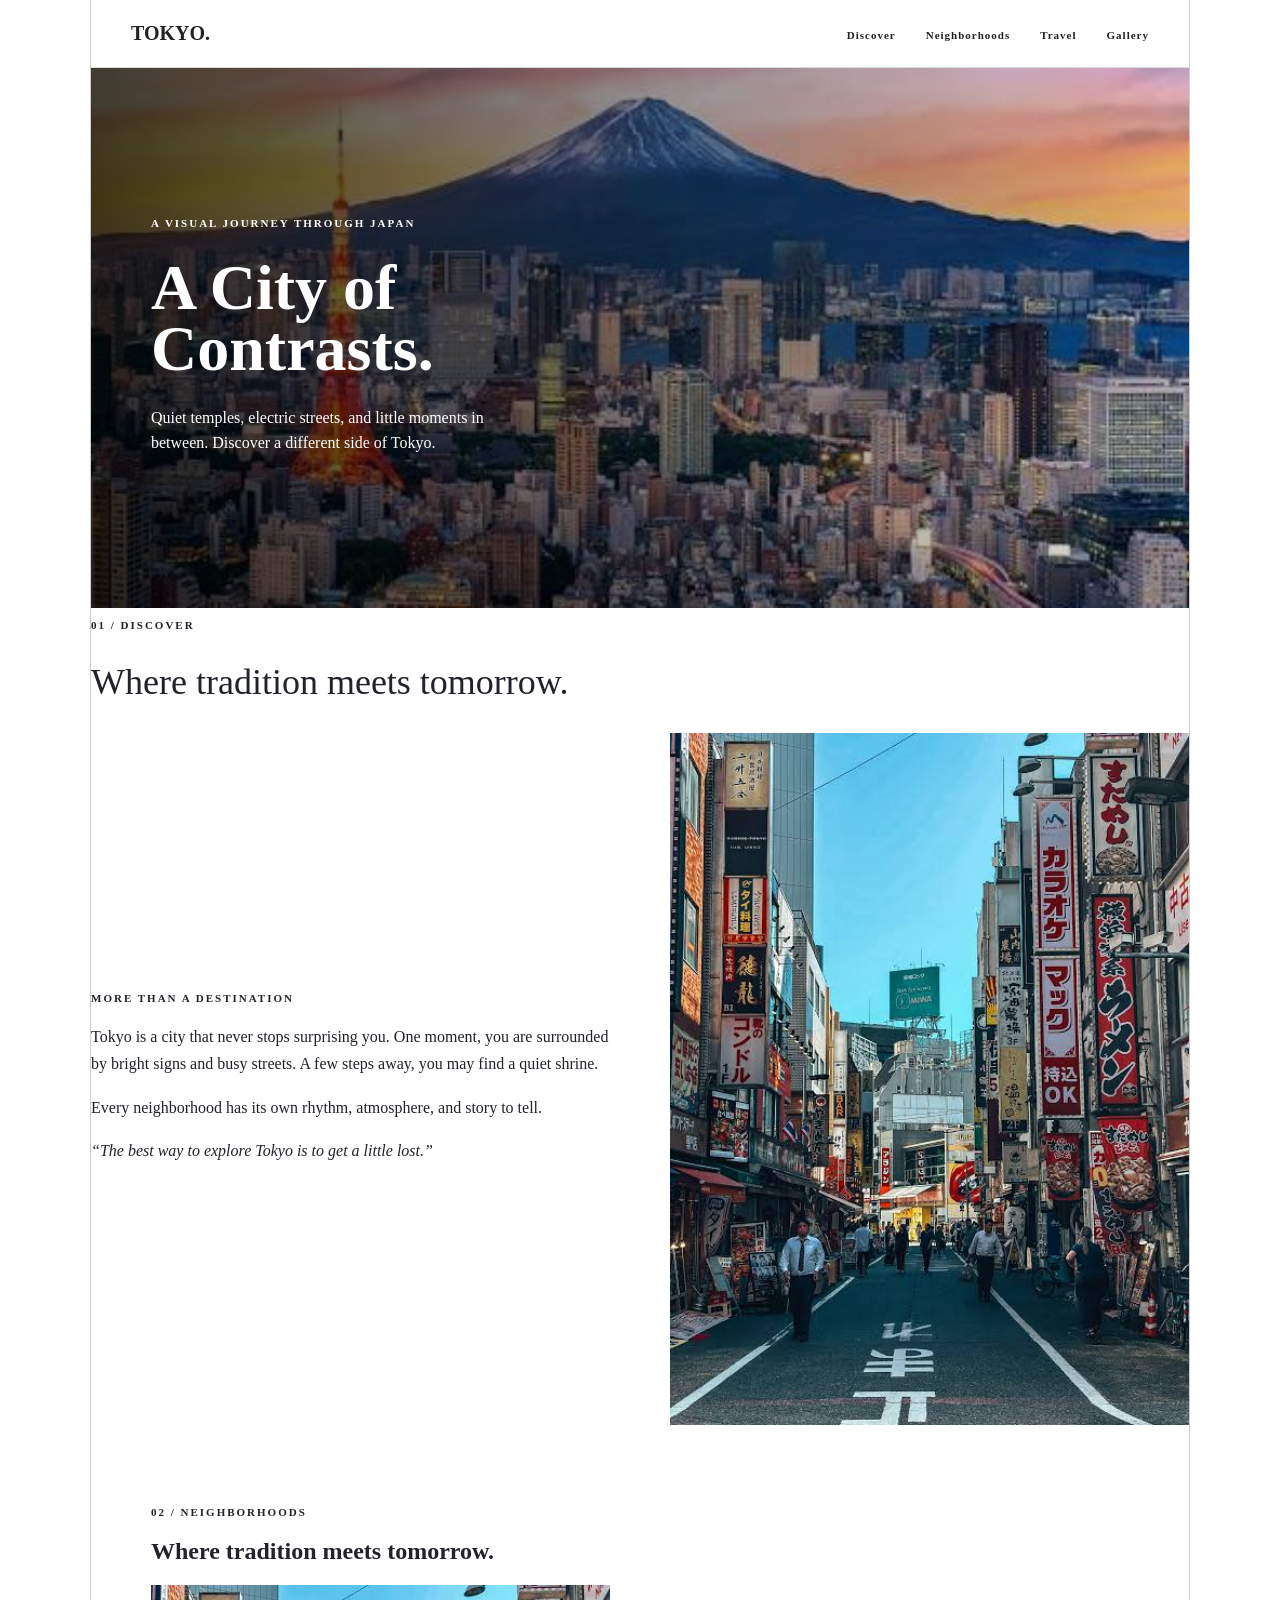
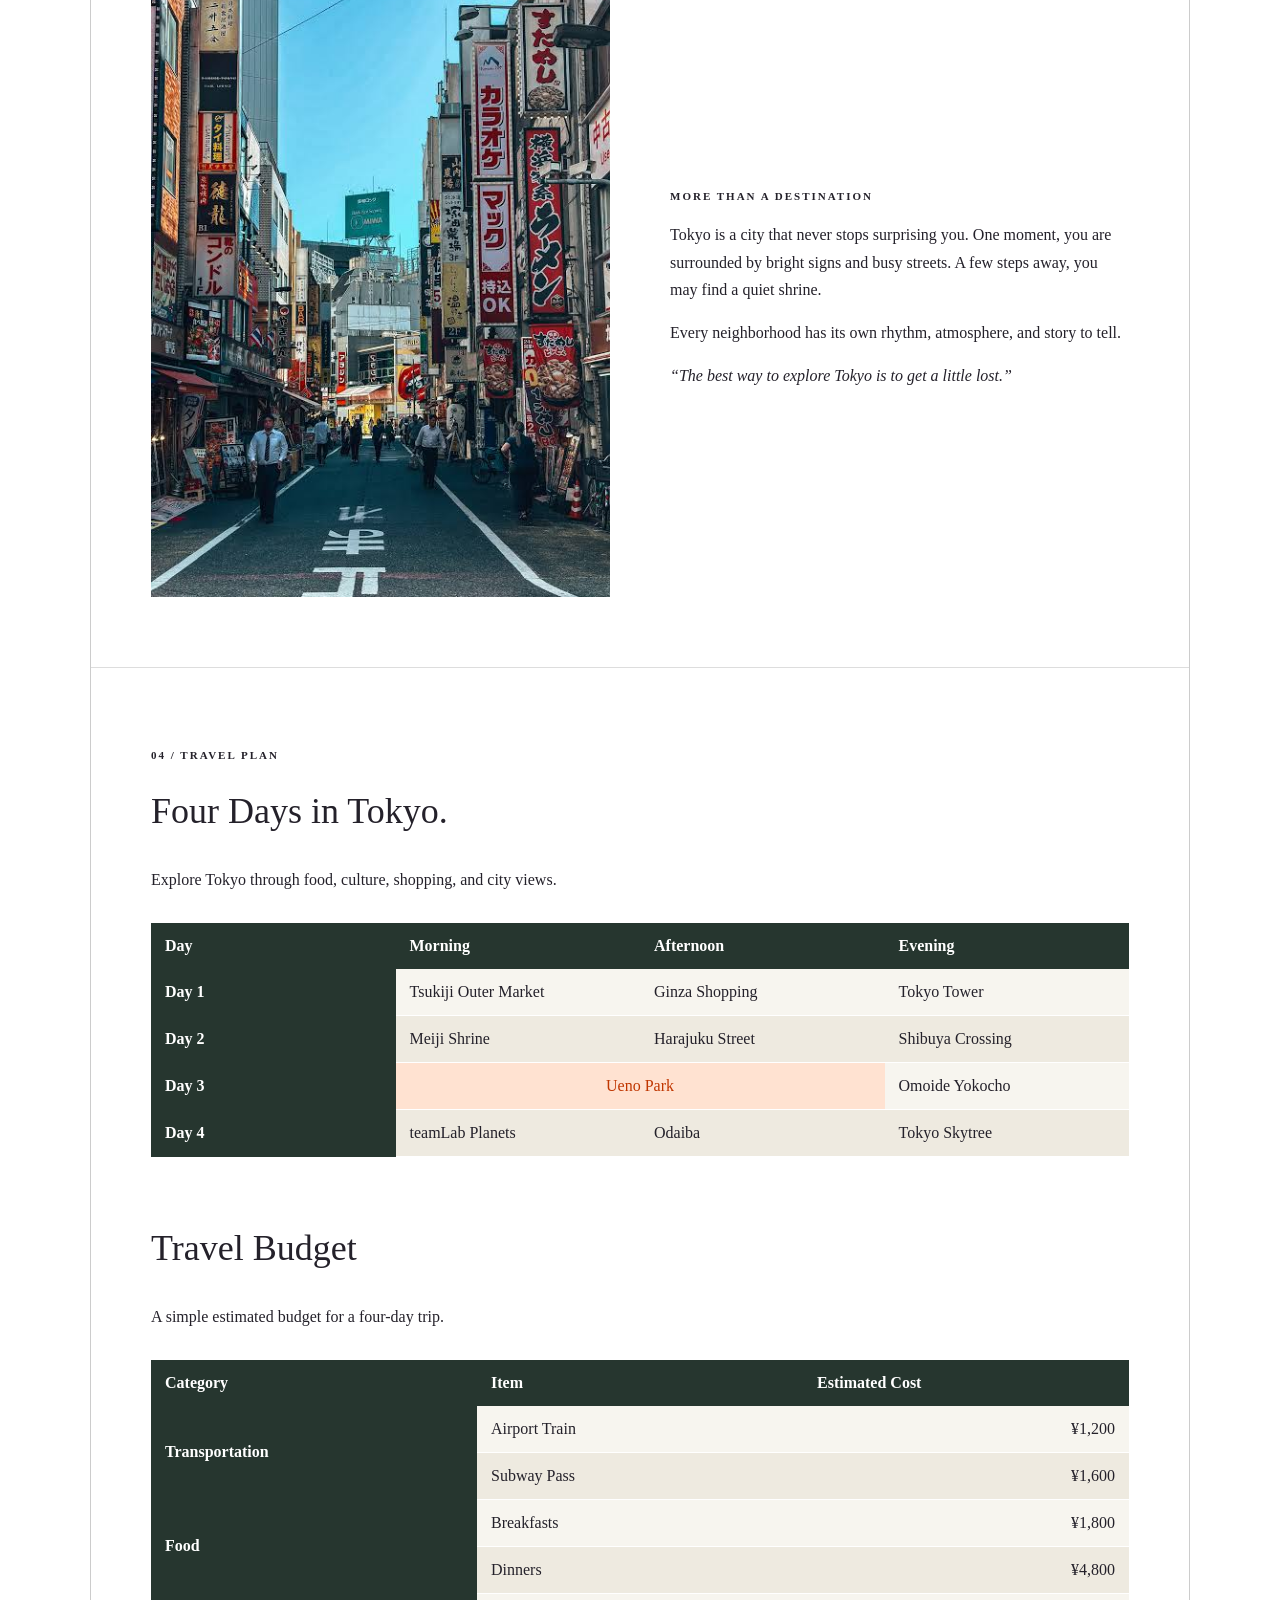
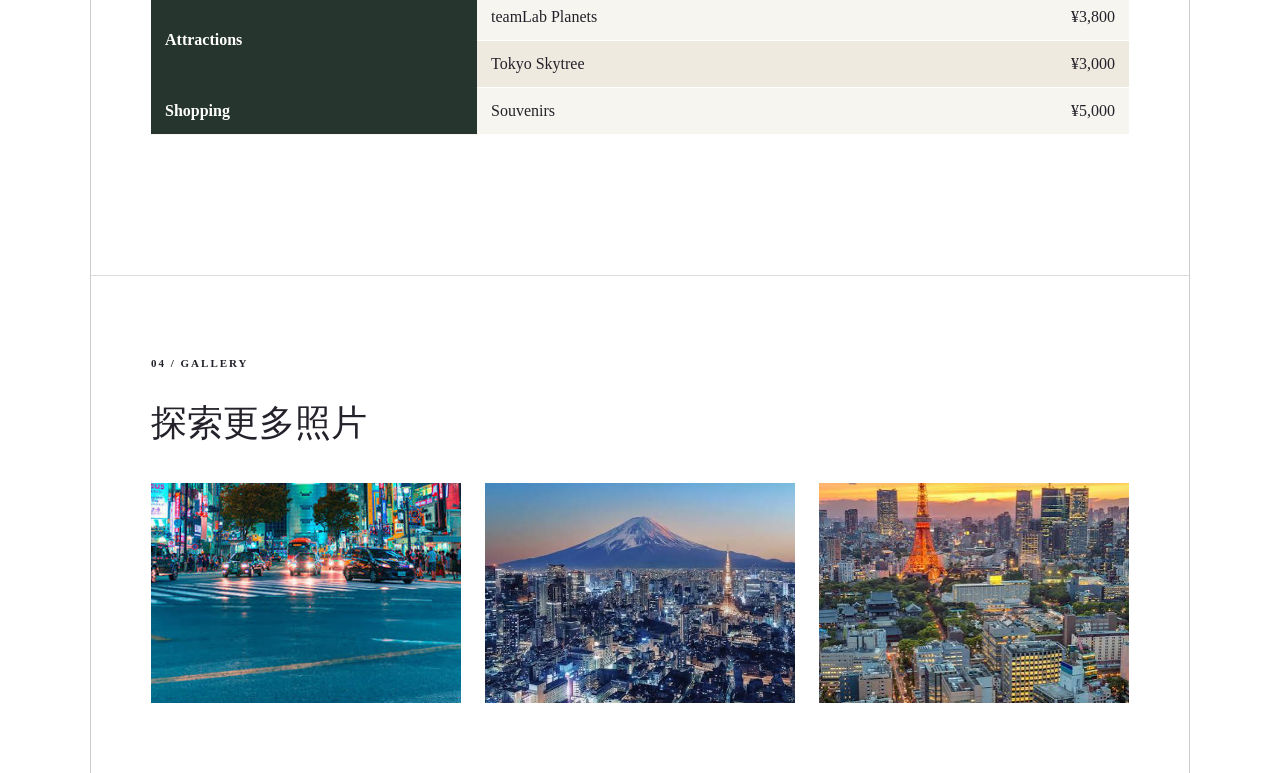
==== commit 19b8b87f: "update" ====
--- a/index.html
+++ b/index.html
@@ -16,8 +16,8 @@
                 <ul class="nav">
                 <li><a href="#discover">Discover</a></li>
                 <li><a href="#neighborhoods">Neighborhoods</a></li>
+                <li><a href="#planner">Travel</a></li>
                 <li><a href="#gallery">Gallery</a></li>
-                <li><a href="#planner">Travel Planner</a></li>
                 </ul>
             </nav>
             </div>
@@ -92,118 +92,134 @@
 
                 </div>
             </section>
-    <section class="gallery" id="gallery">
-        <p class="section-number">03 / GALLERY</p>
-        <h2>探索更多照片</h2>
-
-        <div class="gallery-grid">
-
-            <div class="gallery-card">
-            <img src="images (4).jpg" alt="Tokyo beach">
-            <div class="gallery-overlay">
-                <span>Quiet moments</span>
-            </div>
-            </div>
-
-            <div class="gallery-card">
-            <img src="images (5).jpg" alt="Travel photo">
-            <div class="gallery-overlay">
-                <span>New discoveries</span>
-            </div>
-            </div>
-
-            <div class="gallery-card">
-            <img src="images (6).jpg" alt="City photo">
-            <div class="gallery-overlay">
-                <span>City lights</span>
-            </div>
-            </div>
-
-            </div>
-        </section>
-        <section class="planner" id="planner">
-            <p class="section-number">04 / TRAVEL PLANNER</p>
-
-            <h2>Three Days in Tokyo.</h2>
-
-            <p>
-                Plan your mornings, afternoons, and evenings with this simple
-                three-day itinerary.
-            </p>
-
-            <table class="planner-table">
-                <thead>
-                <tr>
-                    <th>Day</th>
-                    <th>Morning</th>
-                    <th>Afternoon</th>
-                    <th>Evening</th>
-                </tr>
-                </thead>
-
-                <tbody>
-                <tr>
-                    <td>Day 1</td>
-                    <td>Asakusa Temple</td>
-                    <td>Ueno Park</td>
-                    <td>Shibuya</td>
-                </tr>
-
-                <tr>
-                    <td>Day 2</td>
-                    <td>Meiji Shrine</td>
-                    <td>Harajuku</td>
-                    <td>Shinjuku</td>
-                </tr>
-
-                <tr>
-                    <td>Day 3</td>
-                     <td colspan="2" class="merged-cell">
-    Tokyo DisneySea
-                </td>
-                    <td>Odaiba</td>
-                </tr>
-                </tbody>
-            </table>
-
-            <h2>Travel Budget</h2>
-
-            <p>A sample budget for transportation and meals in Tokyo.</p>
-
-            <table class="budget-table">
-                <thead>
-                <tr>
-                    <th>Category</th>
-                    <th>Item</th>
-                    <th>Estimated Cost</th>
-                </tr>
-                </thead>
-
-                <tbody>
-                <tr>
-                    <td rowspan="2">Transportation</td>
-                    <td>Metro</td>
-                    <td>¥1000</td>
-                </tr>
-
-                <tr>
-                    <td>Train</td>
-                    <td>¥1,500</td>
-                </tr>
-
-                <tr>
-                    <td rowspan="2">Food</td>
-                    <td>Lunch</td>
-                    <td>¥1,200</td>
-                </tr>
-
-                <tr>
-                    <td>Dinner</td>
-                    <td>¥2,000</td>
-                </tr>
-                </tbody>
-            </table>
-            </section>
+            <section class="planner" id="planner">
+                <p class="section-number">04 / TRAVEL PLAN</p>
+                <h2>Four Days in Tokyo.</h2>
+                <p>Explore Tokyo through food, culture, shopping, and city views.</p>
+
+                <table class="planner-table">
+                    <thead>
+                    <tr>
+                        <th>Day</th>
+                        <th>Morning</th>
+                        <th>Afternoon</th>
+                        <th>Evening</th>
+                    </tr>
+                    </thead>
+
+                    <tbody>
+                    <tr>
+                        <th>Day 1</th>
+                        <td>Tsukiji Outer Market</td>
+                        <td>Ginza Shopping</td>
+                        <td>Tokyo Tower</td>
+                    </tr>
+
+                    <tr>
+                        <th>Day 2</th>
+                        <td>Meiji Shrine</td>
+                        <td>Harajuku Street</td>
+                        <td>Shibuya Crossing</td>
+                    </tr>
+
+                    <tr>
+                        <th>Day 3</th>
+                        <td colspan="2" class="merged-cell">Ueno Park</td>
+                        <td>Omoide Yokocho</td>
+                    </tr>
+
+                    <tr>
+                        <th>Day 4</th>
+                        <td>teamLab Planets</td>
+                        <td>Odaiba</td>
+                        <td>Tokyo Skytree</td>
+                    </tr>
+                    </tbody>
+                </table>
+
+                <h2>Travel Budget</h2>
+                <p>A simple estimated budget for a four-day trip.</p>
+
+                <table class="budget-table">
+                    <thead>
+                    <tr>
+                        <th>Category</th>
+                        <th>Item</th>
+                        <th>Estimated Cost</th>
+                    </tr>
+                    </thead>
+
+                    <tbody>
+                    <tr>
+                        <th rowspan="2">Transportation</th>
+                        <td>Airport Train</td>
+                        <td>¥1,200</td>
+                    </tr>
+
+                    <tr>
+                        <td>Subway Pass</td>
+                        <td>¥1,600</td>
+                    </tr>
+
+                    <tr>
+                        <th rowspan="2">Food</th>
+                        <td>Breakfasts</td>
+                        <td>¥1,800</td>
+                    </tr>
+
+                    <tr>
+                        <td>Dinners</td>
+                        <td>¥4,800</td>
+                    </tr>
+
+                    <tr>
+                        <th rowspan="2">Attractions</th>
+                        <td>teamLab Planets</td>
+                        <td>¥3,800</td>
+                    </tr>
+
+                    <tr>
+                        <td>Tokyo Skytree</td>
+                        <td>¥3,000</td>
+                    </tr>
+
+                    <tr>
+                        <th>Shopping</th>
+                        <td>Souvenirs</td>
+                        <td>¥5,000</td>
+                    </tr>
+                    </tbody>
+                </table>
+                </section>
+            <section class="gallery" id="gallery">
+                <p class="section-number">04 / GALLERY</p>
+                <h2>探索更多照片</h2>
+
+                <div class="gallery-grid">
+
+                    <div class="gallery-card">
+                    <img src="images (4).jpg" alt="Tokyo beach">
+                    <div class="gallery-overlay">
+                        <span>Quiet moments</span>
+                    </div>
+                    </div>
+
+                    <div class="gallery-card">
+                    <img src="images (5).jpg" alt="Travel photo">
+                    <div class="gallery-overlay">
+                        <span>New discoveries</span>
+                    </div>
+                    </div>
+
+                    <div class="gallery-card">
+                    <img src="images (6).jpg" alt="City photo">
+                    <div class="gallery-overlay">
+                        <span>City lights</span>
+                    </div>
+                    </div>
+
+                    </div>
+                </section>
         </main>
     </div>
 </body>
